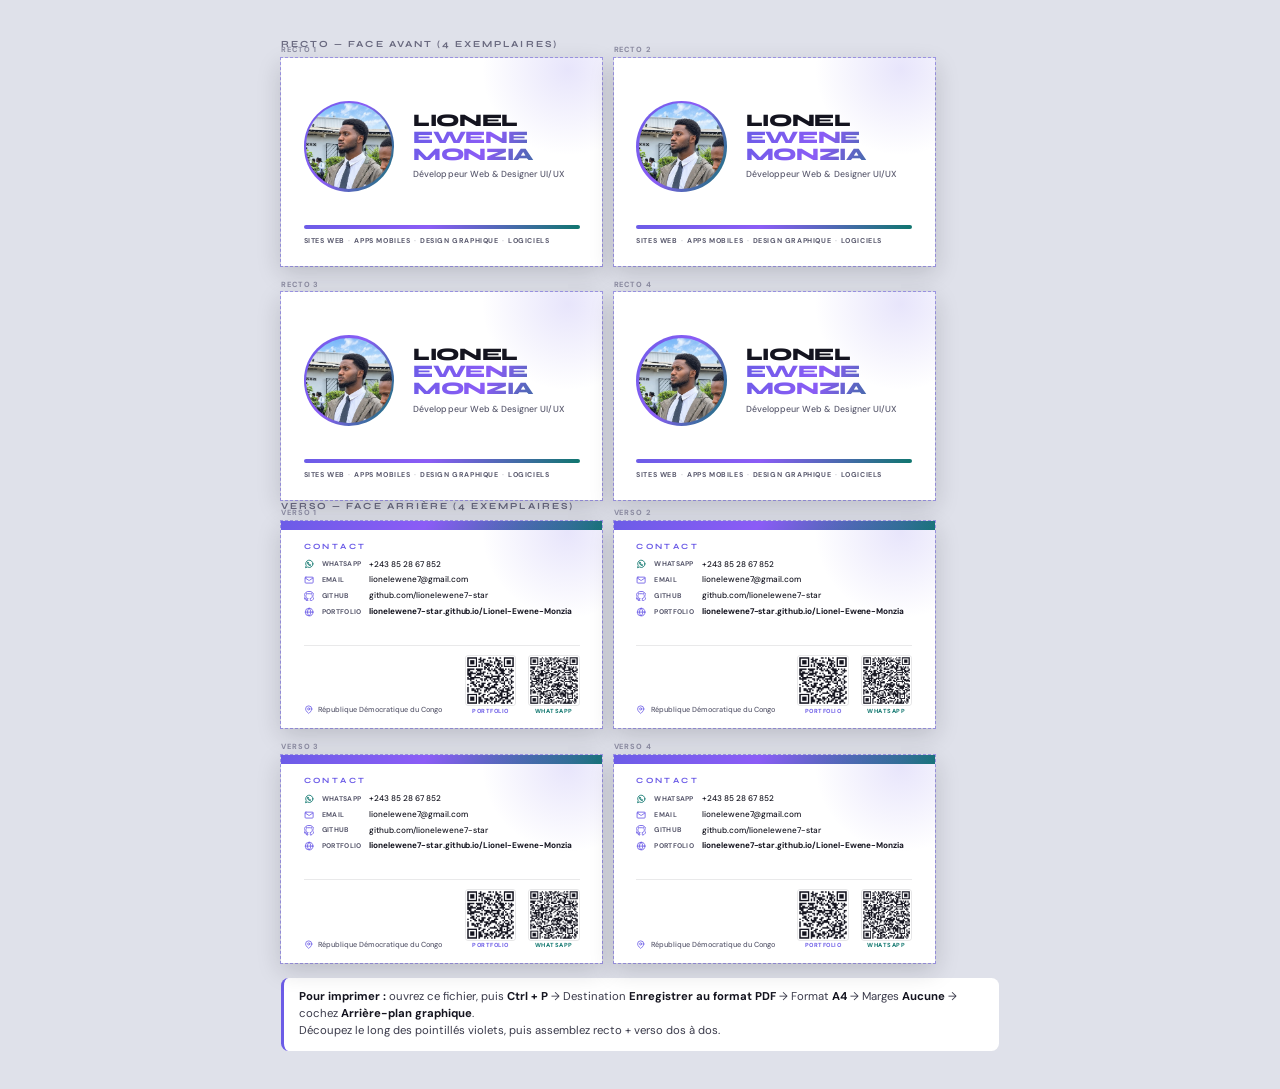
==== carte-visite/index.html @ 36742233 "Ajouter la carte de visite recto/verso (85x55 mm) avec QR portfolio et QR WhatsApp" ====
<!doctype html>
<html lang="fr">
<head>
<meta charset="UTF-8">
<title>Carte de visite — Lionel Ewene Monzia</title>
<link rel="preconnect" href="https://fonts.googleapis.com">
<link rel="preconnect" href="https://fonts.gstatic.com" crossorigin>
<link href="https://fonts.googleapis.com/css2?family=Syne:wght@700;800&family=DM+Sans:wght@400;500;700&display=swap" rel="stylesheet">
<link rel="stylesheet" href="card.css">
<style>

@page { size: A4 portrait; margin: 10mm; }
body { padding: 10mm; }
.sheet { width: 190mm; }
.band-label {
  font-family: var(--head); font-size: 7pt; font-weight: 700;
  letter-spacing: .22em; text-transform: uppercase; color: #6a6a80;
  margin: 0 0 2.2mm;
}
.band-label + .grid { margin-bottom: 7mm; }
.grid { display: grid; grid-template-columns: repeat(2, 85mm); gap: 3mm; }
.slot { outline: .2mm dashed rgba(108,92,231,.55); outline-offset: 0; }
.slot .tag {
  position: absolute; top: -1mm; left: 0;
  transform: translateY(-100%);
  font-size: 5.6pt; font-weight: 700; letter-spacing: .12em;
  text-transform: uppercase; color: #8a8aa0;
}
.hint {
  margin-top: 4mm; padding: 3mm 4mm;
  background: #fff; border-radius: 2mm;
  border-left: .8mm solid var(--accent);
  font-size: 8.5pt; line-height: 1.5; color: #3a3a4a;
}
.hint b { color: var(--text); }
@media screen {
  .sheet { margin: 0 auto; }
  body { display: flex; justify-content: center; }
}

.link-print { display: block; margin: 6mm auto 0; text-align: center; font-size: 9pt; color: #555; }

</style>
</head>
<body>
<main class="sheet">
  <p class="band-label">Recto — face avant (4 exemplaires)</p>
  <div class="grid">
  <div class="slot" style="position:relative"><span class="tag">Recto 1</span>
  <article class="card recto">
    <div class="recto-body">
      <div class="photo"><img src="assets/leo.jpg" alt=""></div>
      <div class="identity">
        <h1 class="name">Lionel<span class="last">Ewene Monzia</span></h1>
        <p class="role">Développeur Web &amp; Designer UI/UX</p>
      </div>
    </div>
    <div class="recto-foot">
      <div class="bar"></div>
      <p class="services">Sites web<span>·</span>Apps mobiles<span>·</span>Design graphique<span>·</span>Logiciels</p>
    </div>
  </article></div>
  <div class="slot" style="position:relative"><span class="tag">Recto 2</span>
  <article class="card recto">
    <div class="recto-body">
      <div class="photo"><img src="assets/leo.jpg" alt=""></div>
      <div class="identity">
        <h1 class="name">Lionel<span class="last">Ewene Monzia</span></h1>
        <p class="role">Développeur Web &amp; Designer UI/UX</p>
      </div>
    </div>
    <div class="recto-foot">
      <div class="bar"></div>
      <p class="services">Sites web<span>·</span>Apps mobiles<span>·</span>Design graphique<span>·</span>Logiciels</p>
    </div>
  </article></div>
</div>
<div class="grid">
  <div class="slot" style="position:relative"><span class="tag">Recto 3</span>
  <article class="card recto">
    <div class="recto-body">
      <div class="photo"><img src="assets/leo.jpg" alt=""></div>
      <div class="identity">
        <h1 class="name">Lionel<span class="last">Ewene Monzia</span></h1>
        <p class="role">Développeur Web &amp; Designer UI/UX</p>
      </div>
    </div>
    <div class="recto-foot">
      <div class="bar"></div>
      <p class="services">Sites web<span>·</span>Apps mobiles<span>·</span>Design graphique<span>·</span>Logiciels</p>
    </div>
  </article></div>
  <div class="slot" style="position:relative"><span class="tag">Recto 4</span>
  <article class="card recto">
    <div class="recto-body">
      <div class="photo"><img src="assets/leo.jpg" alt=""></div>
      <div class="identity">
        <h1 class="name">Lionel<span class="last">Ewene Monzia</span></h1>
        <p class="role">Développeur Web &amp; Designer UI/UX</p>
      </div>
    </div>
    <div class="recto-foot">
      <div class="bar"></div>
      <p class="services">Sites web<span>·</span>Apps mobiles<span>·</span>Design graphique<span>·</span>Logiciels</p>
    </div>
  </article></div>
</div>
  <p class="band-label">Verso — face arrière (4 exemplaires)</p>
  <div class="grid">
    <div class="slot" style="position:relative"><span class="tag">Verso 1</span>
  <article class="card verso">
    <div class="verso-band"></div>
    <div class="verso-body">
      <p class="verso-label">Contact</p>
      <div class="contact">
        
        <a class="row wa" href="https://wa.me/243852867852">
          <svg class="ic " viewBox="0 0 24 24" fill="none" stroke="currentColor" stroke-width="2"
     stroke-linecap="round" stroke-linejoin="round" aria-hidden="true"><path d="M21 11.5a8.4 8.4 0 0 1-12.6 7.3L3.5 20.5l1.7-4.9A8.5 8.5 0 1 1 21 11.5z"/><path d="M9.2 8.3h1.1l1 2.3-.9.9a6.3 6.3 0 0 0 2.1 2.1l.9-.9 2.3 1v1.1a1 1 0 0 1-1.1 1A8.6 8.6 0 0 1 8.2 9.4a1 1 0 0 1 1-1.1z"/></svg>
          <span class="k">WhatsApp</span>
          <span class="v ">+243 85 28 67 852</span>
        </a>
        
        <a class="row mail" href="mailto:lionelewene7@gmail.com">
          <svg class="ic " viewBox="0 0 24 24" fill="none" stroke="currentColor" stroke-width="2"
     stroke-linecap="round" stroke-linejoin="round" aria-hidden="true"><rect x="2.5" y="5" width="19" height="14" rx="2"/><path d="m3 7 8.2 5.6a1.5 1.5 0 0 0 1.6 0L21 7"/></svg>
          <span class="k">Email</span>
          <span class="v ">lionelewene7@gmail.com</span>
        </a>
        
        <a class="row gh" href="https://github.com/lionelewene7-star">
          <svg class="ic " viewBox="0 0 24 24" fill="none" stroke="currentColor" stroke-width="2"
     stroke-linecap="round" stroke-linejoin="round" aria-hidden="true"><path fill="currentColor" stroke="none" d="M12 .5C5.37.5 0 5.87 0 12.5c0 5.3 3.44 9.8 8.21 11.39.6.11.82-.26.82-.58 0-.29-.01-1.05-.02-2.06-3.34.73-4.04-1.61-4.04-1.61-.55-1.39-1.34-1.76-1.34-1.76-1.09-.75.08-.73.08-.73 1.21.09 1.84 1.24 1.84 1.24 1.07 1.84 2.81 1.31 3.5 1 .11-.78.42-1.31.76-1.61-2.67-.3-5.47-1.33-5.47-5.93 0-1.31.47-2.38 1.24-3.22-.13-.3-.54-1.52.12-3.18 0 0 1.01-.32 3.3 1.23a11.5 11.5 0 0 1 6 0c2.29-1.55 3.3-1.23 3.3-1.23.66 1.66.25 2.88.12 3.18.77.84 1.24 1.91 1.24 3.22 0 4.61-2.81 5.62-5.49 5.92.43.37.82 1.1.82 2.22 0 1.6-.02 2.89-.02 3.28 0 .32.22.7.83.58C20.57 22.29 24 17.79 24 12.5 24 5.87 18.63.5 12 .5z"/></svg>
          <span class="k">GitHub</span>
          <span class="v ">github.com/lionelewene7-star</span>
        </a>
        
        <a class="row web" href="https://lionelewene7-star.github.io/Lionel-Ewene-Monzia/">
          <svg class="ic " viewBox="0 0 24 24" fill="none" stroke="currentColor" stroke-width="2"
     stroke-linecap="round" stroke-linejoin="round" aria-hidden="true"><circle cx="12" cy="12" r="9"/><path d="M3 12h18"/><path d="M12 3c2.5 2.6 3.8 5.7 3.8 9s-1.3 6.4-3.8 9c-2.5-2.6-3.8-5.7-3.8-9S9.5 5.6 12 3z"/></svg>
          <span class="k">Portfolio</span>
          <span class="v url">lionelewene7-star.github.io<wbr>/Lionel-Ewene-Monzia</span>
        </a>
      </div>
      <div class="verso-foot">
        <div class="place"><svg class="ic " viewBox="0 0 24 24" fill="none" stroke="currentColor" stroke-width="2"
     stroke-linecap="round" stroke-linejoin="round" aria-hidden="true"><path d="M20 10.2c0 5.4-8 11.3-8 11.3s-8-5.9-8-11.3a8 8 0 0 1 16 0z"/><circle cx="12" cy="10" r="2.8"/></svg><span>République Démocratique du Congo</span></div>
        <div class="qrset">
          <a class="qritem portfolio" href="https://lionelewene7-star.github.io/Lionel-Ewene-Monzia/">
            <img src="assets/qr-portfolio.png" alt="">
            <span class="cap">Portfolio</span>
          </a>
          <a class="qritem whatsapp" href="https://wa.me/243852867852?text=Bonjour%20Lionel%2C%20je%20vous%20contacte%20depuis%20votre%20carte%20de%20visite.">
            <img src="assets/qr-whatsapp.png" alt="">
            <span class="cap">WhatsApp</span>
          </a>
        </div>
      </div>
    </div>
  </article></div>
    <div class="slot" style="position:relative"><span class="tag">Verso 2</span>
  <article class="card verso">
    <div class="verso-band"></div>
    <div class="verso-body">
      <p class="verso-label">Contact</p>
      <div class="contact">
        
        <a class="row wa" href="https://wa.me/243852867852">
          <svg class="ic " viewBox="0 0 24 24" fill="none" stroke="currentColor" stroke-width="2"
     stroke-linecap="round" stroke-linejoin="round" aria-hidden="true"><path d="M21 11.5a8.4 8.4 0 0 1-12.6 7.3L3.5 20.5l1.7-4.9A8.5 8.5 0 1 1 21 11.5z"/><path d="M9.2 8.3h1.1l1 2.3-.9.9a6.3 6.3 0 0 0 2.1 2.1l.9-.9 2.3 1v1.1a1 1 0 0 1-1.1 1A8.6 8.6 0 0 1 8.2 9.4a1 1 0 0 1 1-1.1z"/></svg>
          <span class="k">WhatsApp</span>
          <span class="v ">+243 85 28 67 852</span>
        </a>
        
        <a class="row mail" href="mailto:lionelewene7@gmail.com">
          <svg class="ic " viewBox="0 0 24 24" fill="none" stroke="currentColor" stroke-width="2"
     stroke-linecap="round" stroke-linejoin="round" aria-hidden="true"><rect x="2.5" y="5" width="19" height="14" rx="2"/><path d="m3 7 8.2 5.6a1.5 1.5 0 0 0 1.6 0L21 7"/></svg>
          <span class="k">Email</span>
          <span class="v ">lionelewene7@gmail.com</span>
        </a>
        
        <a class="row gh" href="https://github.com/lionelewene7-star">
          <svg class="ic " viewBox="0 0 24 24" fill="none" stroke="currentColor" stroke-width="2"
     stroke-linecap="round" stroke-linejoin="round" aria-hidden="true"><path fill="currentColor" stroke="none" d="M12 .5C5.37.5 0 5.87 0 12.5c0 5.3 3.44 9.8 8.21 11.39.6.11.82-.26.82-.58 0-.29-.01-1.05-.02-2.06-3.34.73-4.04-1.61-4.04-1.61-.55-1.39-1.34-1.76-1.34-1.76-1.09-.75.08-.73.08-.73 1.21.09 1.84 1.24 1.84 1.24 1.07 1.84 2.81 1.31 3.5 1 .11-.78.42-1.31.76-1.61-2.67-.3-5.47-1.33-5.47-5.93 0-1.31.47-2.38 1.24-3.22-.13-.3-.54-1.52.12-3.18 0 0 1.01-.32 3.3 1.23a11.5 11.5 0 0 1 6 0c2.29-1.55 3.3-1.23 3.3-1.23.66 1.66.25 2.88.12 3.18.77.84 1.24 1.91 1.24 3.22 0 4.61-2.81 5.62-5.49 5.92.43.37.82 1.1.82 2.22 0 1.6-.02 2.89-.02 3.28 0 .32.22.7.83.58C20.57 22.29 24 17.79 24 12.5 24 5.87 18.63.5 12 .5z"/></svg>
          <span class="k">GitHub</span>
          <span class="v ">github.com/lionelewene7-star</span>
        </a>
        
        <a class="row web" href="https://lionelewene7-star.github.io/Lionel-Ewene-Monzia/">
          <svg class="ic " viewBox="0 0 24 24" fill="none" stroke="currentColor" stroke-width="2"
     stroke-linecap="round" stroke-linejoin="round" aria-hidden="true"><circle cx="12" cy="12" r="9"/><path d="M3 12h18"/><path d="M12 3c2.5 2.6 3.8 5.7 3.8 9s-1.3 6.4-3.8 9c-2.5-2.6-3.8-5.7-3.8-9S9.5 5.6 12 3z"/></svg>
          <span class="k">Portfolio</span>
          <span class="v url">lionelewene7-star.github.io<wbr>/Lionel-Ewene-Monzia</span>
        </a>
      </div>
      <div class="verso-foot">
        <div class="place"><svg class="ic " viewBox="0 0 24 24" fill="none" stroke="currentColor" stroke-width="2"
     stroke-linecap="round" stroke-linejoin="round" aria-hidden="true"><path d="M20 10.2c0 5.4-8 11.3-8 11.3s-8-5.9-8-11.3a8 8 0 0 1 16 0z"/><circle cx="12" cy="10" r="2.8"/></svg><span>République Démocratique du Congo</span></div>
        <div class="qrset">
          <a class="qritem portfolio" href="https://lionelewene7-star.github.io/Lionel-Ewene-Monzia/">
            <img src="assets/qr-portfolio.png" alt="">
            <span class="cap">Portfolio</span>
          </a>
          <a class="qritem whatsapp" href="https://wa.me/243852867852?text=Bonjour%20Lionel%2C%20je%20vous%20contacte%20depuis%20votre%20carte%20de%20visite.">
            <img src="assets/qr-whatsapp.png" alt="">
            <span class="cap">WhatsApp</span>
          </a>
        </div>
      </div>
    </div>
  </article></div>
  </div>
  <div class="grid">
    <div class="slot" style="position:relative"><span class="tag">Verso 3</span>
  <article class="card verso">
    <div class="verso-band"></div>
    <div class="verso-body">
      <p class="verso-label">Contact</p>
      <div class="contact">
        
        <a class="row wa" href="https://wa.me/243852867852">
          <svg class="ic " viewBox="0 0 24 24" fill="none" stroke="currentColor" stroke-width="2"
     stroke-linecap="round" stroke-linejoin="round" aria-hidden="true"><path d="M21 11.5a8.4 8.4 0 0 1-12.6 7.3L3.5 20.5l1.7-4.9A8.5 8.5 0 1 1 21 11.5z"/><path d="M9.2 8.3h1.1l1 2.3-.9.9a6.3 6.3 0 0 0 2.1 2.1l.9-.9 2.3 1v1.1a1 1 0 0 1-1.1 1A8.6 8.6 0 0 1 8.2 9.4a1 1 0 0 1 1-1.1z"/></svg>
          <span class="k">WhatsApp</span>
          <span class="v ">+243 85 28 67 852</span>
        </a>
        
        <a class="row mail" href="mailto:lionelewene7@gmail.com">
          <svg class="ic " viewBox="0 0 24 24" fill="none" stroke="currentColor" stroke-width="2"
     stroke-linecap="round" stroke-linejoin="round" aria-hidden="true"><rect x="2.5" y="5" width="19" height="14" rx="2"/><path d="m3 7 8.2 5.6a1.5 1.5 0 0 0 1.6 0L21 7"/></svg>
          <span class="k">Email</span>
          <span class="v ">lionelewene7@gmail.com</span>
        </a>
        
        <a class="row gh" href="https://github.com/lionelewene7-star">
          <svg class="ic " viewBox="0 0 24 24" fill="none" stroke="currentColor" stroke-width="2"
     stroke-linecap="round" stroke-linejoin="round" aria-hidden="true"><path fill="currentColor" stroke="none" d="M12 .5C5.37.5 0 5.87 0 12.5c0 5.3 3.44 9.8 8.21 11.39.6.11.82-.26.82-.58 0-.29-.01-1.05-.02-2.06-3.34.73-4.04-1.61-4.04-1.61-.55-1.39-1.34-1.76-1.34-1.76-1.09-.75.08-.73.08-.73 1.21.09 1.84 1.24 1.84 1.24 1.07 1.84 2.81 1.31 3.5 1 .11-.78.42-1.31.76-1.61-2.67-.3-5.47-1.33-5.47-5.93 0-1.31.47-2.38 1.24-3.22-.13-.3-.54-1.52.12-3.18 0 0 1.01-.32 3.3 1.23a11.5 11.5 0 0 1 6 0c2.29-1.55 3.3-1.23 3.3-1.23.66 1.66.25 2.88.12 3.18.77.84 1.24 1.91 1.24 3.22 0 4.61-2.81 5.62-5.49 5.92.43.37.82 1.1.82 2.22 0 1.6-.02 2.89-.02 3.28 0 .32.22.7.83.58C20.57 22.29 24 17.79 24 12.5 24 5.87 18.63.5 12 .5z"/></svg>
          <span class="k">GitHub</span>
          <span class="v ">github.com/lionelewene7-star</span>
        </a>
        
        <a class="row web" href="https://lionelewene7-star.github.io/Lionel-Ewene-Monzia/">
          <svg class="ic " viewBox="0 0 24 24" fill="none" stroke="currentColor" stroke-width="2"
     stroke-linecap="round" stroke-linejoin="round" aria-hidden="true"><circle cx="12" cy="12" r="9"/><path d="M3 12h18"/><path d="M12 3c2.5 2.6 3.8 5.7 3.8 9s-1.3 6.4-3.8 9c-2.5-2.6-3.8-5.7-3.8-9S9.5 5.6 12 3z"/></svg>
          <span class="k">Portfolio</span>
          <span class="v url">lionelewene7-star.github.io<wbr>/Lionel-Ewene-Monzia</span>
        </a>
      </div>
      <div class="verso-foot">
        <div class="place"><svg class="ic " viewBox="0 0 24 24" fill="none" stroke="currentColor" stroke-width="2"
     stroke-linecap="round" stroke-linejoin="round" aria-hidden="true"><path d="M20 10.2c0 5.4-8 11.3-8 11.3s-8-5.9-8-11.3a8 8 0 0 1 16 0z"/><circle cx="12" cy="10" r="2.8"/></svg><span>République Démocratique du Congo</span></div>
        <div class="qrset">
          <a class="qritem portfolio" href="https://lionelewene7-star.github.io/Lionel-Ewene-Monzia/">
            <img src="assets/qr-portfolio.png" alt="">
            <span class="cap">Portfolio</span>
          </a>
          <a class="qritem whatsapp" href="https://wa.me/243852867852?text=Bonjour%20Lionel%2C%20je%20vous%20contacte%20depuis%20votre%20carte%20de%20visite.">
            <img src="assets/qr-whatsapp.png" alt="">
            <span class="cap">WhatsApp</span>
          </a>
        </div>
      </div>
    </div>
  </article></div>
    <div class="slot" style="position:relative"><span class="tag">Verso 4</span>
  <article class="card verso">
    <div class="verso-band"></div>
    <div class="verso-body">
      <p class="verso-label">Contact</p>
      <div class="contact">
        
        <a class="row wa" href="https://wa.me/243852867852">
          <svg class="ic " viewBox="0 0 24 24" fill="none" stroke="currentColor" stroke-width="2"
     stroke-linecap="round" stroke-linejoin="round" aria-hidden="true"><path d="M21 11.5a8.4 8.4 0 0 1-12.6 7.3L3.5 20.5l1.7-4.9A8.5 8.5 0 1 1 21 11.5z"/><path d="M9.2 8.3h1.1l1 2.3-.9.9a6.3 6.3 0 0 0 2.1 2.1l.9-.9 2.3 1v1.1a1 1 0 0 1-1.1 1A8.6 8.6 0 0 1 8.2 9.4a1 1 0 0 1 1-1.1z"/></svg>
          <span class="k">WhatsApp</span>
          <span class="v ">+243 85 28 67 852</span>
        </a>
        
        <a class="row mail" href="mailto:lionelewene7@gmail.com">
          <svg class="ic " viewBox="0 0 24 24" fill="none" stroke="currentColor" stroke-width="2"
     stroke-linecap="round" stroke-linejoin="round" aria-hidden="true"><rect x="2.5" y="5" width="19" height="14" rx="2"/><path d="m3 7 8.2 5.6a1.5 1.5 0 0 0 1.6 0L21 7"/></svg>
          <span class="k">Email</span>
          <span class="v ">lionelewene7@gmail.com</span>
        </a>
        
        <a class="row gh" href="https://github.com/lionelewene7-star">
          <svg class="ic " viewBox="0 0 24 24" fill="none" stroke="currentColor" stroke-width="2"
     stroke-linecap="round" stroke-linejoin="round" aria-hidden="true"><path fill="currentColor" stroke="none" d="M12 .5C5.37.5 0 5.87 0 12.5c0 5.3 3.44 9.8 8.21 11.39.6.11.82-.26.82-.58 0-.29-.01-1.05-.02-2.06-3.34.73-4.04-1.61-4.04-1.61-.55-1.39-1.34-1.76-1.34-1.76-1.09-.75.08-.73.08-.73 1.21.09 1.84 1.24 1.84 1.24 1.07 1.84 2.81 1.31 3.5 1 .11-.78.42-1.31.76-1.61-2.67-.3-5.47-1.33-5.47-5.93 0-1.31.47-2.38 1.24-3.22-.13-.3-.54-1.52.12-3.18 0 0 1.01-.32 3.3 1.23a11.5 11.5 0 0 1 6 0c2.29-1.55 3.3-1.23 3.3-1.23.66 1.66.25 2.88.12 3.18.77.84 1.24 1.91 1.24 3.22 0 4.61-2.81 5.62-5.49 5.92.43.37.82 1.1.82 2.22 0 1.6-.02 2.89-.02 3.28 0 .32.22.7.83.58C20.57 22.29 24 17.79 24 12.5 24 5.87 18.63.5 12 .5z"/></svg>
          <span class="k">GitHub</span>
          <span class="v ">github.com/lionelewene7-star</span>
        </a>
        
        <a class="row web" href="https://lionelewene7-star.github.io/Lionel-Ewene-Monzia/">
          <svg class="ic " viewBox="0 0 24 24" fill="none" stroke="currentColor" stroke-width="2"
     stroke-linecap="round" stroke-linejoin="round" aria-hidden="true"><circle cx="12" cy="12" r="9"/><path d="M3 12h18"/><path d="M12 3c2.5 2.6 3.8 5.7 3.8 9s-1.3 6.4-3.8 9c-2.5-2.6-3.8-5.7-3.8-9S9.5 5.6 12 3z"/></svg>
          <span class="k">Portfolio</span>
          <span class="v url">lionelewene7-star.github.io<wbr>/Lionel-Ewene-Monzia</span>
        </a>
      </div>
      <div class="verso-foot">
        <div class="place"><svg class="ic " viewBox="0 0 24 24" fill="none" stroke="currentColor" stroke-width="2"
     stroke-linecap="round" stroke-linejoin="round" aria-hidden="true"><path d="M20 10.2c0 5.4-8 11.3-8 11.3s-8-5.9-8-11.3a8 8 0 0 1 16 0z"/><circle cx="12" cy="10" r="2.8"/></svg><span>République Démocratique du Congo</span></div>
        <div class="qrset">
          <a class="qritem portfolio" href="https://lionelewene7-star.github.io/Lionel-Ewene-Monzia/">
            <img src="assets/qr-portfolio.png" alt="">
            <span class="cap">Portfolio</span>
          </a>
          <a class="qritem whatsapp" href="https://wa.me/243852867852?text=Bonjour%20Lionel%2C%20je%20vous%20contacte%20depuis%20votre%20carte%20de%20visite.">
            <img src="assets/qr-whatsapp.png" alt="">
            <span class="cap">WhatsApp</span>
          </a>
        </div>
      </div>
    </div>
  </article></div>
  </div>
  <div class="hint">
    <b>Pour imprimer :</b> ouvrez ce fichier, puis <b>Ctrl + P</b> → Destination <b>Enregistrer au format PDF</b>
    → Format <b>A4</b> → Marges <b>Aucune</b> → cochez <b>Arrière-plan graphique</b>.<br>
    Découpez le long des pointillés violets, puis assemblez recto + verso dos à dos.
  </div>
</main>
</body>
</html>
---- carte-visite/card.css ----
/* ============================================================
   Carte de visite — Lionel Ewene Monzia
   Format : 85 x 55 mm (norme française ISO 7810 / 3,5" x 2")

   Palette et polices identiques à celles du portfolio :
     Syne (titres) + DM Sans (textes)
     violet #6c5ce7  /  vert-bleu #0f766e
   ============================================================ */

:root {
  --accent:  #6c5ce7;
  --accent2: #0f766e;
  --text:    #14141f;
  --muted:   #5a5a6e;
  --bg:      #f6f6fb;
  --surface: #ffffff;
  --gradient: linear-gradient(120deg, var(--accent) 0%, #8b5cf6 45%, var(--accent2) 100%);

  --sans: 'DM Sans', 'Segoe UI', system-ui, -apple-system, sans-serif;
  --head: 'Syne', 'Segoe UI', system-ui, -apple-system, sans-serif;
}

*, *::before, *::after { box-sizing: border-box; }

body {
  margin: 0;
  background: #dfe1ea;
  font-family: var(--sans);
  color: var(--text);
  -webkit-print-color-adjust: exact;
  print-color-adjust: exact;
  -webkit-font-smoothing: antialiased;
}

/* ---------------- La carte ---------------- */

.card {
  position: relative;
  width: 85mm;
  height: 55mm;
  overflow: hidden;
  background: var(--surface);
  box-shadow: 0 2mm 6mm rgba(20, 20, 31, .18);
  display: flex;
  flex-direction: column;
}

/* halo coloré discret, dans l'esprit des "orbes" du site */
.card::before {
  content: '';
  position: absolute;
  top: -20mm; right: -14mm;
  width: 46mm; height: 46mm;
  border-radius: 50%;
  background: radial-gradient(circle, rgba(108, 92, 231, .16), rgba(15, 118, 110, 0) 70%);
  pointer-events: none;
}

/* ---------------- RECTO ---------------- */

.recto { padding: 5.5mm 6mm; }

.recto-body {
  position: relative;
  display: flex;
  align-items: center;
  gap: 5mm;
  flex: 1;
}

/* portrait circulaire avec anneau dégradé */
.photo {
  position: relative;
  width: 24mm; height: 24mm;
  border-radius: 50%;
  flex: 0 0 auto;
  background: var(--gradient);
  padding: .7mm;
}
.photo img {
  width: 100%; height: 100%;
  border-radius: 50%;
  object-fit: cover;
  object-position: center 22%;
  display: block;
}

.identity { flex: 1; min-width: 0; }

.name {
  font-family: var(--head);
  font-weight: 800;
  font-size: 13.2pt;
  line-height: .98;
  letter-spacing: -.02em;
  margin: 0;
  text-transform: uppercase;
}
.name .last {
  display: block;
  background: var(--gradient);
  -webkit-background-clip: text;
  background-clip: text;
  color: transparent;
}

.role {
  margin: 1.6mm 0 0;
  font-size: 6.6pt;
  font-weight: 500;
  line-height: 1.32;
  color: var(--muted);
  letter-spacing: .005em;
}

/* pied du recto : filet dégradé + liste des prestations */
.recto-foot { position: relative; margin-top: 3mm; }

.bar { height: 1.1mm; border-radius: 1mm; background: var(--gradient); }

.services {
  margin: 1.9mm 0 0;
  font-size: 5.3pt;
  font-weight: 700;
  letter-spacing: .085em;
  text-transform: uppercase;
  color: var(--muted);
  white-space: nowrap;
}
.services span { opacity: .38; margin: 0 .9mm; }

/* ---------------- VERSO ---------------- */

.verso { padding: 0; }

/* bandeau dégradé plein bord en tête du verso */
.verso-band {
  height: 2.4mm;
  background: var(--gradient);
  flex: 0 0 auto;
}

.verso-body {
  flex: 1;
  padding: 3.3mm 6mm 3.6mm;
  display: flex;
  flex-direction: column;
}

.verso-label {
  font-family: var(--head);
  font-size: 6pt;
  font-weight: 700;
  letter-spacing: .3em;
  text-transform: uppercase;
  color: var(--accent);
  margin: 0 0 2.2mm;
}

.contact { display: flex; flex-direction: column; gap: 1.5mm; }

.row {
  display: flex;
  align-items: center;
  gap: 2.1mm;
  font-size: 6.15pt;
  line-height: 1.2;
  color: var(--text);
  text-decoration: none;
}
.row .ic {
  width: 2.7mm; height: 2.7mm;
  flex: 0 0 auto;
  display: block;
  color: var(--accent);
}
.row.wa .ic  { color: var(--accent2); }
.row .k {
  font-weight: 700;
  color: var(--muted);
  font-size: 5.15pt;
  letter-spacing: .045em;
  text-transform: uppercase;
  flex: 0 0 10.5mm;
}
.row .v { font-weight: 500; }
.row .v.url {
  font-weight: 700;
  letter-spacing: -.005em;
  word-break: break-all;
}

/* pied du verso : lieu + les deux QR codes */
.verso-foot {
  margin-top: auto;
  display: flex;
  align-items: flex-end;
  justify-content: space-between;
  gap: 3mm;
  padding-top: 2.4mm;
  border-top: .2mm solid rgba(20, 20, 31, .09);
}

.place {
  display: flex;
  align-items: center;
  gap: 1.4mm;
  font-size: 5.5pt;
  font-weight: 500;
  color: var(--muted);
  line-height: 1.28;
}
.place .ic { width: 2.5mm; height: 2.5mm; color: var(--accent); flex: 0 0 auto; }

/* les deux QR, côte à côte */
.qrset { display: flex; gap: 3.2mm; }

.qritem {
  display: flex;
  flex-direction: column;
  align-items: center;
  gap: .7mm;
  text-decoration: none;
}

.qritem img {
  width: 13.6mm; height: 13.6mm;
  display: block;
  border: .35mm solid rgba(20, 20, 31, .1);
  border-radius: 1mm;
  background: #fff;
}

.qritem .cap {
  font-size: 4.4pt;
  font-weight: 700;
  letter-spacing: .085em;
  text-transform: uppercase;
  color: var(--muted);
  line-height: 1;
  white-space: nowrap;
}
.qritem.portfolio .cap { color: var(--accent); }
.qritem.whatsapp  .cap { color: var(--accent2); }

/* ---------------- Icônes ---------------- */
.ic path, .ic circle, .ic rect { fill: none; stroke: currentColor; stroke-width: 2; stroke-linecap: round; stroke-linejoin: round; }
.ic.solid path, .ic.solid circle { fill: currentColor; stroke: none; }
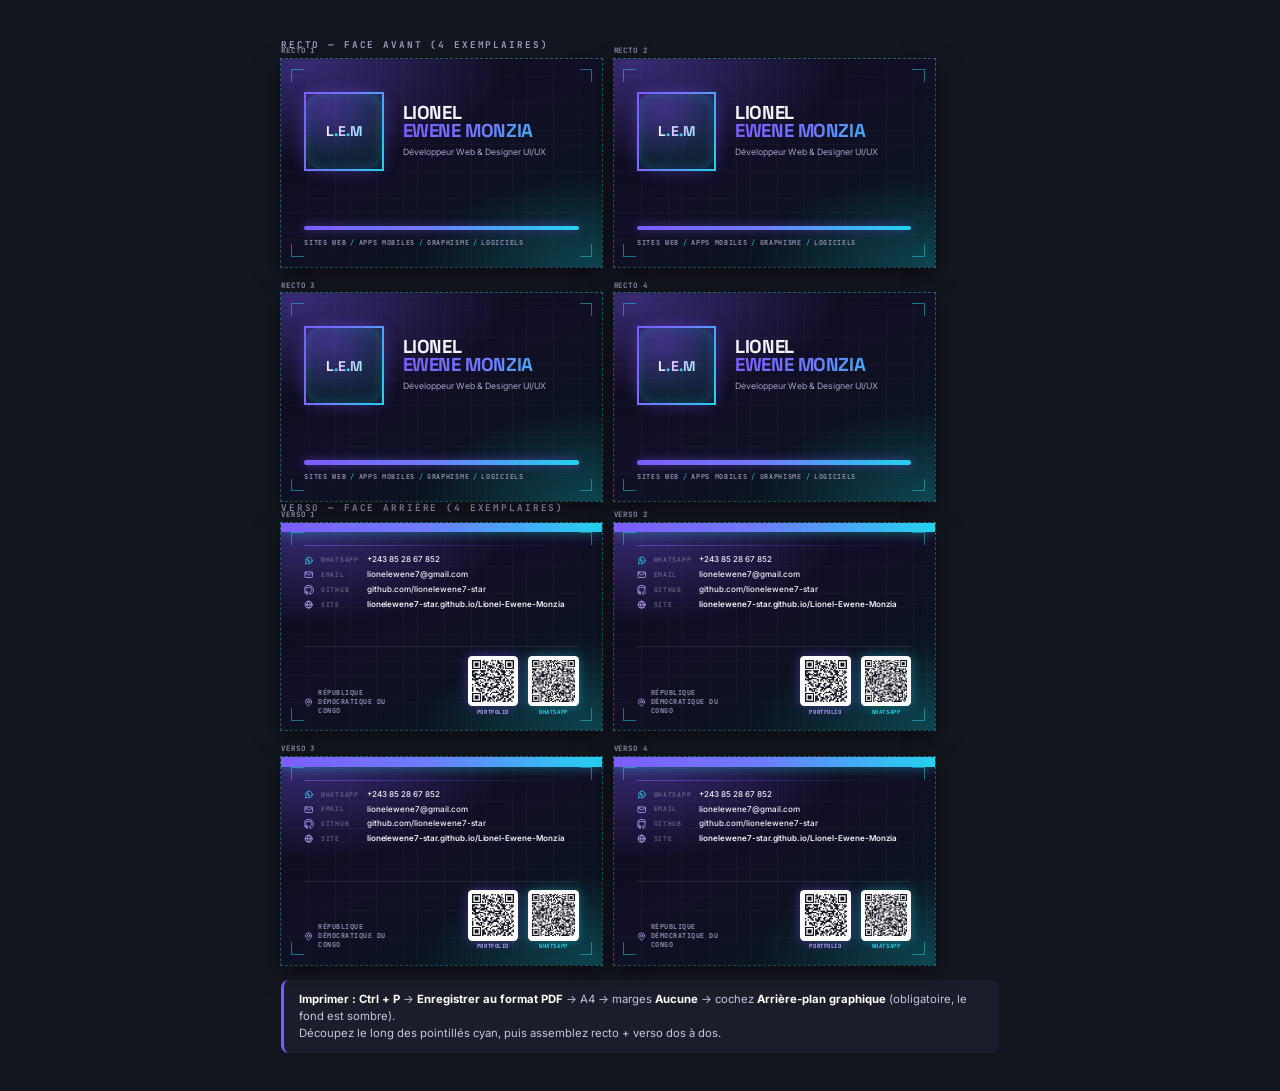
==== commit 7444c0e7: "Carte de visite : design futuriste sombre (fond nuit, neons, grille HUD), suppression de la photo au" ====
--- a/carte-visite/index.html
+++ b/carte-visite/index.html
@@ -5,40 +5,33 @@
 <title>Carte de visite — Lionel Ewene Monzia</title>
 <link rel="preconnect" href="https://fonts.googleapis.com">
 <link rel="preconnect" href="https://fonts.gstatic.com" crossorigin>
-<link href="https://fonts.googleapis.com/css2?family=Syne:wght@700;800&family=DM+Sans:wght@400;500;700&display=swap" rel="stylesheet">
+<link href="https://fonts.googleapis.com/css2?family=Space+Grotesk:wght@500;700&family=JetBrains+Mono:wght@400;500;700&family=Inter:wght@400;500;600&display=swap" rel="stylesheet">
 <link rel="stylesheet" href="card.css">
 <style>
 
 @page { size: A4 portrait; margin: 10mm; }
-body { padding: 10mm; }
-.sheet { width: 190mm; }
+body { padding: 10mm; background: #14161f; }
+.sheet { width: 190mm; margin: 0 auto; }
 .band-label {
-  font-family: var(--head); font-size: 7pt; font-weight: 700;
-  letter-spacing: .22em; text-transform: uppercase; color: #6a6a80;
+  font-family: 'JetBrains Mono', monospace; font-size: 7pt; font-weight: 700;
+  letter-spacing: .2em; text-transform: uppercase; color: #9a9ac0;
   margin: 0 0 2.2mm;
 }
 .band-label + .grid { margin-bottom: 7mm; }
 .grid { display: grid; grid-template-columns: repeat(2, 85mm); gap: 3mm; }
-.slot { outline: .2mm dashed rgba(108,92,231,.55); outline-offset: 0; }
+.slot { position: relative; outline: .2mm dashed rgba(34,211,238,.5); }
 .slot .tag {
-  position: absolute; top: -1mm; left: 0;
-  transform: translateY(-100%);
-  font-size: 5.6pt; font-weight: 700; letter-spacing: .12em;
-  text-transform: uppercase; color: #8a8aa0;
+  position: absolute; top: -1mm; left: 0; transform: translateY(-100%);
+  font-family: 'JetBrains Mono', monospace; font-size: 5.6pt; font-weight: 700;
+  letter-spacing: .12em; text-transform: uppercase; color: #8a8aa8;
 }
 .hint {
   margin-top: 4mm; padding: 3mm 4mm;
-  background: #fff; border-radius: 2mm;
-  border-left: .8mm solid var(--accent);
-  font-size: 8.5pt; line-height: 1.5; color: #3a3a4a;
+  background: #1b1d2a; border-radius: 2mm;
+  border-left: .8mm solid #7c5cff;
+  font-size: 8.5pt; line-height: 1.5; color: #c6c6dc;
 }
-.hint b { color: var(--text); }
-@media screen {
-  .sheet { margin: 0 auto; }
-  body { display: flex; justify-content: center; }
-}
-
-.link-print { display: block; margin: 6mm auto 0; text-align: center; font-size: 9pt; color: #555; }
+.hint b { color: #fff; }
 
 </style>
 </head>
@@ -46,72 +39,81 @@
 <main class="sheet">
   <p class="band-label">Recto — face avant (4 exemplaires)</p>
   <div class="grid">
-  <div class="slot" style="position:relative"><span class="tag">Recto 1</span>
+    <div class="slot" style="position:relative"><span class="tag">Recto 1</span>
   <article class="card recto">
-    <div class="recto-body">
-      <div class="photo"><img src="assets/leo.jpg" alt=""></div>
-      <div class="identity">
+    <i class="hud"><b></b><b></b><b></b><b></b></i>
+    <p class="tag recto-tag">Full-Stack · UI/UX · Print</p>
+    <div class="identity">
+      <div class="mark"><span>L<i>.</i>E<i>.</i>M</span></div>
+      <div class="text">
         <h1 class="name">Lionel<span class="last">Ewene Monzia</span></h1>
         <p class="role">Développeur Web &amp; Designer UI/UX</p>
       </div>
     </div>
     <div class="recto-foot">
       <div class="bar"></div>
-      <p class="services">Sites web<span>·</span>Apps mobiles<span>·</span>Design graphique<span>·</span>Logiciels</p>
-    </div>
-  </article></div>
-  <div class="slot" style="position:relative"><span class="tag">Recto 2</span>
+      <p class="services">Sites web<span>/</span>Apps mobiles<span>/</span>Graphisme<span>/</span>Logiciels</p>
+    </div>
+  </article></div>
+    <div class="slot" style="position:relative"><span class="tag">Recto 2</span>
   <article class="card recto">
-    <div class="recto-body">
-      <div class="photo"><img src="assets/leo.jpg" alt=""></div>
-      <div class="identity">
+    <i class="hud"><b></b><b></b><b></b><b></b></i>
+    <p class="tag recto-tag">Full-Stack · UI/UX · Print</p>
+    <div class="identity">
+      <div class="mark"><span>L<i>.</i>E<i>.</i>M</span></div>
+      <div class="text">
         <h1 class="name">Lionel<span class="last">Ewene Monzia</span></h1>
         <p class="role">Développeur Web &amp; Designer UI/UX</p>
       </div>
     </div>
     <div class="recto-foot">
       <div class="bar"></div>
-      <p class="services">Sites web<span>·</span>Apps mobiles<span>·</span>Design graphique<span>·</span>Logiciels</p>
-    </div>
-  </article></div>
-</div>
-<div class="grid">
-  <div class="slot" style="position:relative"><span class="tag">Recto 3</span>
+      <p class="services">Sites web<span>/</span>Apps mobiles<span>/</span>Graphisme<span>/</span>Logiciels</p>
+    </div>
+  </article></div>
+  </div>
+  <div class="grid">
+    <div class="slot" style="position:relative"><span class="tag">Recto 3</span>
   <article class="card recto">
-    <div class="recto-body">
-      <div class="photo"><img src="assets/leo.jpg" alt=""></div>
-      <div class="identity">
+    <i class="hud"><b></b><b></b><b></b><b></b></i>
+    <p class="tag recto-tag">Full-Stack · UI/UX · Print</p>
+    <div class="identity">
+      <div class="mark"><span>L<i>.</i>E<i>.</i>M</span></div>
+      <div class="text">
         <h1 class="name">Lionel<span class="last">Ewene Monzia</span></h1>
         <p class="role">Développeur Web &amp; Designer UI/UX</p>
       </div>
     </div>
     <div class="recto-foot">
       <div class="bar"></div>
-      <p class="services">Sites web<span>·</span>Apps mobiles<span>·</span>Design graphique<span>·</span>Logiciels</p>
-    </div>
-  </article></div>
-  <div class="slot" style="position:relative"><span class="tag">Recto 4</span>
+      <p class="services">Sites web<span>/</span>Apps mobiles<span>/</span>Graphisme<span>/</span>Logiciels</p>
+    </div>
+  </article></div>
+    <div class="slot" style="position:relative"><span class="tag">Recto 4</span>
   <article class="card recto">
-    <div class="recto-body">
-      <div class="photo"><img src="assets/leo.jpg" alt=""></div>
-      <div class="identity">
+    <i class="hud"><b></b><b></b><b></b><b></b></i>
+    <p class="tag recto-tag">Full-Stack · UI/UX · Print</p>
+    <div class="identity">
+      <div class="mark"><span>L<i>.</i>E<i>.</i>M</span></div>
+      <div class="text">
         <h1 class="name">Lionel<span class="last">Ewene Monzia</span></h1>
         <p class="role">Développeur Web &amp; Designer UI/UX</p>
       </div>
     </div>
     <div class="recto-foot">
       <div class="bar"></div>
-      <p class="services">Sites web<span>·</span>Apps mobiles<span>·</span>Design graphique<span>·</span>Logiciels</p>
-    </div>
-  </article></div>
-</div>
+      <p class="services">Sites web<span>/</span>Apps mobiles<span>/</span>Graphisme<span>/</span>Logiciels</p>
+    </div>
+  </article></div>
+  </div>
   <p class="band-label">Verso — face arrière (4 exemplaires)</p>
   <div class="grid">
     <div class="slot" style="position:relative"><span class="tag">Verso 1</span>
   <article class="card verso">
+    <i class="hud"><b></b><b></b><b></b><b></b></i>
     <div class="verso-band"></div>
     <div class="verso-body">
-      <p class="verso-label">Contact</p>
+      <div class="verso-head"><p class="tag">Contact</p></div>
       <div class="contact">
         
         <a class="row wa" href="https://wa.me/243852867852">
@@ -138,7 +140,7 @@
         <a class="row web" href="https://lionelewene7-star.github.io/Lionel-Ewene-Monzia/">
           <svg class="ic " viewBox="0 0 24 24" fill="none" stroke="currentColor" stroke-width="2"
      stroke-linecap="round" stroke-linejoin="round" aria-hidden="true"><circle cx="12" cy="12" r="9"/><path d="M3 12h18"/><path d="M12 3c2.5 2.6 3.8 5.7 3.8 9s-1.3 6.4-3.8 9c-2.5-2.6-3.8-5.7-3.8-9S9.5 5.6 12 3z"/></svg>
-          <span class="k">Portfolio</span>
+          <span class="k">Site</span>
           <span class="v url">lionelewene7-star.github.io<wbr>/Lionel-Ewene-Monzia</span>
         </a>
       </div>
@@ -160,9 +162,10 @@
   </article></div>
     <div class="slot" style="position:relative"><span class="tag">Verso 2</span>
   <article class="card verso">
+    <i class="hud"><b></b><b></b><b></b><b></b></i>
     <div class="verso-band"></div>
     <div class="verso-body">
-      <p class="verso-label">Contact</p>
+      <div class="verso-head"><p class="tag">Contact</p></div>
       <div class="contact">
         
         <a class="row wa" href="https://wa.me/243852867852">
@@ -189,7 +192,7 @@
         <a class="row web" href="https://lionelewene7-star.github.io/Lionel-Ewene-Monzia/">
           <svg class="ic " viewBox="0 0 24 24" fill="none" stroke="currentColor" stroke-width="2"
      stroke-linecap="round" stroke-linejoin="round" aria-hidden="true"><circle cx="12" cy="12" r="9"/><path d="M3 12h18"/><path d="M12 3c2.5 2.6 3.8 5.7 3.8 9s-1.3 6.4-3.8 9c-2.5-2.6-3.8-5.7-3.8-9S9.5 5.6 12 3z"/></svg>
-          <span class="k">Portfolio</span>
+          <span class="k">Site</span>
           <span class="v url">lionelewene7-star.github.io<wbr>/Lionel-Ewene-Monzia</span>
         </a>
       </div>
@@ -213,9 +216,10 @@
   <div class="grid">
     <div class="slot" style="position:relative"><span class="tag">Verso 3</span>
   <article class="card verso">
+    <i class="hud"><b></b><b></b><b></b><b></b></i>
     <div class="verso-band"></div>
     <div class="verso-body">
-      <p class="verso-label">Contact</p>
+      <div class="verso-head"><p class="tag">Contact</p></div>
       <div class="contact">
         
         <a class="row wa" href="https://wa.me/243852867852">
@@ -242,7 +246,7 @@
         <a class="row web" href="https://lionelewene7-star.github.io/Lionel-Ewene-Monzia/">
           <svg class="ic " viewBox="0 0 24 24" fill="none" stroke="currentColor" stroke-width="2"
      stroke-linecap="round" stroke-linejoin="round" aria-hidden="true"><circle cx="12" cy="12" r="9"/><path d="M3 12h18"/><path d="M12 3c2.5 2.6 3.8 5.7 3.8 9s-1.3 6.4-3.8 9c-2.5-2.6-3.8-5.7-3.8-9S9.5 5.6 12 3z"/></svg>
-          <span class="k">Portfolio</span>
+          <span class="k">Site</span>
           <span class="v url">lionelewene7-star.github.io<wbr>/Lionel-Ewene-Monzia</span>
         </a>
       </div>
@@ -264,9 +268,10 @@
   </article></div>
     <div class="slot" style="position:relative"><span class="tag">Verso 4</span>
   <article class="card verso">
+    <i class="hud"><b></b><b></b><b></b><b></b></i>
     <div class="verso-band"></div>
     <div class="verso-body">
-      <p class="verso-label">Contact</p>
+      <div class="verso-head"><p class="tag">Contact</p></div>
       <div class="contact">
         
         <a class="row wa" href="https://wa.me/243852867852">
@@ -293,7 +298,7 @@
         <a class="row web" href="https://lionelewene7-star.github.io/Lionel-Ewene-Monzia/">
           <svg class="ic " viewBox="0 0 24 24" fill="none" stroke="currentColor" stroke-width="2"
      stroke-linecap="round" stroke-linejoin="round" aria-hidden="true"><circle cx="12" cy="12" r="9"/><path d="M3 12h18"/><path d="M12 3c2.5 2.6 3.8 5.7 3.8 9s-1.3 6.4-3.8 9c-2.5-2.6-3.8-5.7-3.8-9S9.5 5.6 12 3z"/></svg>
-          <span class="k">Portfolio</span>
+          <span class="k">Site</span>
           <span class="v url">lionelewene7-star.github.io<wbr>/Lionel-Ewene-Monzia</span>
         </a>
       </div>
@@ -315,9 +320,9 @@
   </article></div>
   </div>
   <div class="hint">
-    <b>Pour imprimer :</b> ouvrez ce fichier, puis <b>Ctrl + P</b> → Destination <b>Enregistrer au format PDF</b>
-    → Format <b>A4</b> → Marges <b>Aucune</b> → cochez <b>Arrière-plan graphique</b>.<br>
-    Découpez le long des pointillés violets, puis assemblez recto + verso dos à dos.
+    <b>Imprimer :</b> <b>Ctrl + P</b> → <b>Enregistrer au format PDF</b> → A4 → marges
+    <b>Aucune</b> → cochez <b>Arrière-plan graphique</b> (obligatoire, le fond est sombre).<br>
+    Découpez le long des pointillés cyan, puis assemblez recto + verso dos à dos.
   </div>
 </main>
 </body>
--- a/carte-visite/card.css
+++ b/carte-visite/card.css
@@ -2,31 +2,35 @@
    Carte de visite — Lionel Ewene Monzia
    Format : 85 x 55 mm (norme française ISO 7810 / 3,5" x 2")
 
-   Palette et polices identiques à celles du portfolio :
-     Syne (titres) + DM Sans (textes)
-     violet #6c5ce7  /  vert-bleu #0f766e
+   Style : futuriste — fond nuit, lueurs néon, grille technique,
+   cadre HUD. Palette dérivée du portfolio (#6c5ce7 / #0f766e)
+   éclaircie pour fonctionner sur fond sombre.
    ============================================================ */
 
 :root {
-  --accent:  #6c5ce7;
-  --accent2: #0f766e;
-  --text:    #14141f;
-  --muted:   #5a5a6e;
-  --bg:      #f6f6fb;
-  --surface: #ffffff;
-  --gradient: linear-gradient(120deg, var(--accent) 0%, #8b5cf6 45%, var(--accent2) 100%);
-
-  --sans: 'DM Sans', 'Segoe UI', system-ui, -apple-system, sans-serif;
-  --head: 'Syne', 'Segoe UI', system-ui, -apple-system, sans-serif;
+  --void:   #07070f;
+  --deep:   #0d0b1e;
+  --ink:    #f2f3fa;   /* texte principal          */
+  --dim:    #a2a2c0;   /* texte secondaire         */
+  --faint:  #6b6b8c;   /* micro-libellés mono      */
+  --violet: #7c5cff;   /* néon violet              */
+  --violet-lt: #b9a6ff;
+  --cyan:   #22d3ee;   /* néon cyan                */
+  --line:   rgba(255, 255, 255, .10);
+
+  --neon: linear-gradient(115deg, var(--violet) 0%, #6d7bff 45%, var(--cyan) 100%);
+
+  --display: 'Space Grotesk', 'Segoe UI', system-ui, sans-serif;
+  --body:    'Inter', 'Segoe UI', system-ui, -apple-system, sans-serif;
+  --mono:    'JetBrains Mono', 'Consolas', ui-monospace, monospace;
 }
 
 *, *::before, *::after { box-sizing: border-box; }
 
 body {
   margin: 0;
-  background: #dfe1ea;
-  font-family: var(--sans);
-  color: var(--text);
+  background: #14161f;
+  font-family: var(--body);
   -webkit-print-color-adjust: exact;
   print-color-adjust: exact;
   -webkit-font-smoothing: antialiased;
@@ -39,210 +43,257 @@
   width: 85mm;
   height: 55mm;
   overflow: hidden;
-  background: var(--surface);
-  box-shadow: 0 2mm 6mm rgba(20, 20, 31, .18);
+  color: var(--ink);
   display: flex;
   flex-direction: column;
-}
-
-/* halo coloré discret, dans l'esprit des "orbes" du site */
+
+  /* fond nuit + deux lueurs */
+  background:
+    radial-gradient(115% 85% at 6% 2%,   rgba(124, 92, 255, .40), transparent 56%),
+    radial-gradient(105% 80% at 104% 102%, rgba(34, 211, 238, .28), transparent 58%),
+    linear-gradient(152deg, #0a0918 0%, #110f26 46%, #05161a 100%);
+  box-shadow: 0 2mm 6mm rgba(0, 0, 0, .5);
+}
+
+/* grille technique */
 .card::before {
   content: '';
   position: absolute;
-  top: -20mm; right: -14mm;
-  width: 46mm; height: 46mm;
-  border-radius: 50%;
-  background: radial-gradient(circle, rgba(108, 92, 231, .16), rgba(15, 118, 110, 0) 70%);
+  inset: 0;
+  background:
+    repeating-linear-gradient(0deg,  rgba(255, 255, 255, .028) 0 .16mm, transparent .16mm 3.6mm),
+    repeating-linear-gradient(90deg, rgba(255, 255, 255, .028) 0 .16mm, transparent .16mm 3.6mm);
+  -webkit-mask-image: radial-gradient(120% 100% at 50% 50%, #000 35%, transparent 100%);
+          mask-image: radial-gradient(120% 100% at 50% 50%, #000 35%, transparent 100%);
   pointer-events: none;
 }
 
+/* ---------------- Repères HUD (coins) ---------------- */
+
+.hud { position: absolute; inset: 2.6mm; pointer-events: none; }
+.hud b {
+  position: absolute;
+  width: 3.4mm; height: 3.4mm;
+  border: .3mm solid var(--cyan);
+  opacity: .5;
+}
+.hud b:nth-child(1) { top: 0;    left: 0;    border-right: 0; border-bottom: 0; }
+.hud b:nth-child(2) { top: 0;    right: 0;   border-left: 0;  border-bottom: 0; }
+.hud b:nth-child(3) { bottom: 0; left: 0;    border-right: 0; border-top: 0; }
+.hud b:nth-child(4) { bottom: 0; right: 0;   border-left: 0;  border-top: 0; }
+
+/* ---------------- Petits libellés mono ---------------- */
+
+.tag {
+  font-family: var(--mono);
+  font-size: 5pt;
+  font-weight: 500;
+  letter-spacing: .18em;
+  text-transform: uppercase;
+  color: var(--cyan);
+  margin: 0;
+}
+
 /* ---------------- RECTO ---------------- */
 
-.recto { padding: 5.5mm 6mm; }
-
-.recto-body {
+.recto { padding: 5.4mm 6.2mm; }
+
+.recto-tag { display: flex; align-items: center; gap: 1.6mm; }
+.recto-tag::after {
+  content: '';
+  flex: 1;
+  height: .3mm;
+  background: linear-gradient(90deg, rgba(34, 211, 238, .55), transparent);
+}
+
+.identity {
   position: relative;
   display: flex;
   align-items: center;
   gap: 5mm;
-  flex: 1;
-}
-
-/* portrait circulaire avec anneau dégradé */
-.photo {
-  position: relative;
-  width: 24mm; height: 24mm;
-  border-radius: 50%;
+  margin-top: 3.2mm;
+}
+
+/* monogramme : remplace la photo */
+.mark {
+  width: 21mm; height: 21mm;
   flex: 0 0 auto;
-  background: var(--gradient);
-  padding: .7mm;
-}
-.photo img {
-  width: 100%; height: 100%;
-  border-radius: 50%;
-  object-fit: cover;
-  object-position: center 22%;
-  display: block;
-}
-
-.identity { flex: 1; min-width: 0; }
+  border: .55mm solid transparent;
+  border-image: var(--neon) 1;
+  border-radius: 4.4mm;
+  background:
+    radial-gradient(90% 90% at 30% 20%, rgba(124, 92, 255, .30), rgba(34, 211, 238, .10) 70%);
+  display: flex;
+  align-items: center;
+  justify-content: center;
+  box-shadow: 0 0 4mm rgba(124, 92, 255, .35), inset 0 0 3mm rgba(34, 211, 238, .18);
+}
+.mark span {
+  font-family: var(--display);
+  font-weight: 700;
+  font-size: 10.6pt;
+  letter-spacing: .01em;
+  background: linear-gradient(115deg, #ffffff, #cbc0ff 52%, #93f0ff);
+  -webkit-background-clip: text;
+          background-clip: text;
+  color: transparent;
+}
+.mark span i { font-style: normal; color: var(--cyan); }
+
+.text { flex: 1; min-width: 0; }
 
 .name {
-  font-family: var(--head);
-  font-weight: 800;
-  font-size: 13.2pt;
-  line-height: .98;
-  letter-spacing: -.02em;
+  font-family: var(--display);
+  font-weight: 700;
+  font-size: 14pt;
+  line-height: .96;
+  letter-spacing: -.022em;
   margin: 0;
   text-transform: uppercase;
 }
 .name .last {
   display: block;
-  background: var(--gradient);
+  background: var(--neon);
   -webkit-background-clip: text;
-  background-clip: text;
+          background-clip: text;
   color: transparent;
 }
 
 .role {
-  margin: 1.6mm 0 0;
-  font-size: 6.6pt;
-  font-weight: 500;
-  line-height: 1.32;
-  color: var(--muted);
-  letter-spacing: .005em;
-}
-
-/* pied du recto : filet dégradé + liste des prestations */
-.recto-foot { position: relative; margin-top: 3mm; }
-
-.bar { height: 1.1mm; border-radius: 1mm; background: var(--gradient); }
+  margin: 2mm 0 0;
+  font-size: 6.5pt;
+  font-weight: 400;
+  line-height: 1.35;
+  color: var(--dim);
+}
+
+.recto-foot { position: relative; margin-top: auto; padding-top: 2.6mm; }
+
+.bar { height: 1.2mm; border-radius: 1mm; background: var(--neon); box-shadow: 0 0 2.6mm rgba(124, 92, 255, .55); }
 
 .services {
   margin: 1.9mm 0 0;
-  font-size: 5.3pt;
-  font-weight: 700;
-  letter-spacing: .085em;
-  text-transform: uppercase;
-  color: var(--muted);
+  font-family: var(--mono);
+  font-size: 5.1pt;
+  font-weight: 500;
+  letter-spacing: .1em;
+  text-transform: uppercase;
+  color: var(--dim);
   white-space: nowrap;
 }
-.services span { opacity: .38; margin: 0 .9mm; }
+.services span { color: var(--cyan); opacity: .8; margin: 0 1mm; }
 
 /* ---------------- VERSO ---------------- */
 
 .verso { padding: 0; }
 
-/* bandeau dégradé plein bord en tête du verso */
 .verso-band {
-  height: 2.4mm;
-  background: var(--gradient);
+  height: 2.6mm;
   flex: 0 0 auto;
+  background: var(--neon);
+  box-shadow: 0 0 3mm rgba(34, 211, 238, .5);
 }
 
 .verso-body {
   flex: 1;
-  padding: 3.3mm 6mm 3.6mm;
+  padding: 3.4mm 6.2mm 4mm;
   display: flex;
   flex-direction: column;
-}
-
-.verso-label {
-  font-family: var(--head);
-  font-size: 6pt;
-  font-weight: 700;
-  letter-spacing: .3em;
-  text-transform: uppercase;
-  color: var(--accent);
-  margin: 0 0 2.2mm;
-}
-
-.contact { display: flex; flex-direction: column; gap: 1.5mm; }
+  min-height: 0;
+}
+
+.verso-head { display: flex; align-items: center; gap: 1.6mm; margin-bottom: 2.4mm; }
+.verso-head::after {
+  content: '';
+  flex: 1;
+  height: .3mm;
+  background: linear-gradient(90deg, rgba(124, 92, 255, .55), transparent);
+}
+.verso-head .tag { color: var(--violet-lt); }
+
+.contact { display: flex; flex-direction: column; gap: 1.35mm; }
 
 .row {
   display: flex;
   align-items: center;
-  gap: 2.1mm;
-  font-size: 6.15pt;
+  gap: 1.9mm;
+  font-size: 6.05pt;
   line-height: 1.2;
-  color: var(--text);
+  color: var(--ink);
   text-decoration: none;
 }
 .row .ic {
-  width: 2.7mm; height: 2.7mm;
+  width: 2.5mm; height: 2.5mm;
   flex: 0 0 auto;
-  display: block;
-  color: var(--accent);
-}
-.row.wa .ic  { color: var(--accent2); }
+  color: var(--violet-lt);
+}
+.row.wa .ic { color: var(--cyan); }
 .row .k {
-  font-weight: 700;
-  color: var(--muted);
-  font-size: 5.15pt;
-  letter-spacing: .045em;
-  text-transform: uppercase;
-  flex: 0 0 10.5mm;
+  font-family: var(--mono);
+  font-weight: 500;
+  font-size: 4.9pt;
+  letter-spacing: .11em;
+  text-transform: uppercase;
+  color: var(--faint);
+  flex: 0 0 10.2mm;
 }
 .row .v { font-weight: 500; }
-.row .v.url {
-  font-weight: 700;
-  letter-spacing: -.005em;
-  word-break: break-all;
-}
-
-/* pied du verso : lieu + les deux QR codes */
+.row .v.url { font-weight: 600; letter-spacing: -.005em; word-break: break-all; }
+
+/* pied : lieu + les deux QR */
 .verso-foot {
   margin-top: auto;
+  padding-top: 2.2mm;
+  border-top: .25mm solid var(--line);
   display: flex;
   align-items: flex-end;
   justify-content: space-between;
   gap: 3mm;
-  padding-top: 2.4mm;
-  border-top: .2mm solid rgba(20, 20, 31, .09);
 }
 
 .place {
   display: flex;
   align-items: center;
-  gap: 1.4mm;
-  font-size: 5.5pt;
-  font-weight: 500;
-  color: var(--muted);
-  line-height: 1.28;
-}
-.place .ic { width: 2.5mm; height: 2.5mm; color: var(--accent); flex: 0 0 auto; }
-
-/* les deux QR, côte à côte */
-.qrset { display: flex; gap: 3.2mm; }
-
-.qritem {
-  display: flex;
-  flex-direction: column;
-  align-items: center;
-  gap: .7mm;
-  text-decoration: none;
-}
+  gap: 1.3mm;
+  font-family: var(--mono);
+  font-size: 5.1pt;
+  font-weight: 500;
+  letter-spacing: .07em;
+  text-transform: uppercase;
+  color: var(--dim);
+  line-height: 1.3;
+  max-width: 22mm;
+}
+.place .ic { width: 2.4mm; height: 2.4mm; color: var(--violet-lt); flex: 0 0 auto; }
+
+.qrset { display: flex; gap: 2.6mm; }
+
+.qritem { display: flex; flex-direction: column; align-items: center; gap: .9mm; text-decoration: none; }
 
 .qritem img {
-  width: 13.6mm; height: 13.6mm;
+  width: 13.4mm; height: 13.4mm;
   display: block;
-  border: .35mm solid rgba(20, 20, 31, .1);
-  border-radius: 1mm;
-  background: #fff;
-}
+  background: #fff;              /* indispensable pour que le scanner lise le QR */
+  padding: .6mm;
+  border-radius: 1.1mm;
+  border: .3mm solid rgba(255, 255, 255, .18);
+  box-shadow: 0 0 3mm rgba(0, 0, 0, .45);
+}
+.qritem.portfolio img { box-shadow: 0 0 3mm rgba(124, 92, 255, .45); }
+.qritem.whatsapp  img { box-shadow: 0 0 3mm rgba(34, 211, 238, .40); }
 
 .qritem .cap {
-  font-size: 4.4pt;
+  font-family: var(--mono);
+  font-size: 4.3pt;
   font-weight: 700;
-  letter-spacing: .085em;
-  text-transform: uppercase;
-  color: var(--muted);
+  letter-spacing: .1em;
+  text-transform: uppercase;
   line-height: 1;
   white-space: nowrap;
 }
-.qritem.portfolio .cap { color: var(--accent); }
-.qritem.whatsapp  .cap { color: var(--accent2); }
+.qritem.portfolio .cap { color: var(--violet-lt); }
+.qritem.whatsapp  .cap { color: var(--cyan); }
 
 /* ---------------- Icônes ---------------- */
 .ic path, .ic circle, .ic rect { fill: none; stroke: currentColor; stroke-width: 2; stroke-linecap: round; stroke-linejoin: round; }
-.ic.solid path, .ic.solid circle { fill: currentColor; stroke: none; }+.ic.solid path { fill: currentColor; stroke: none; }
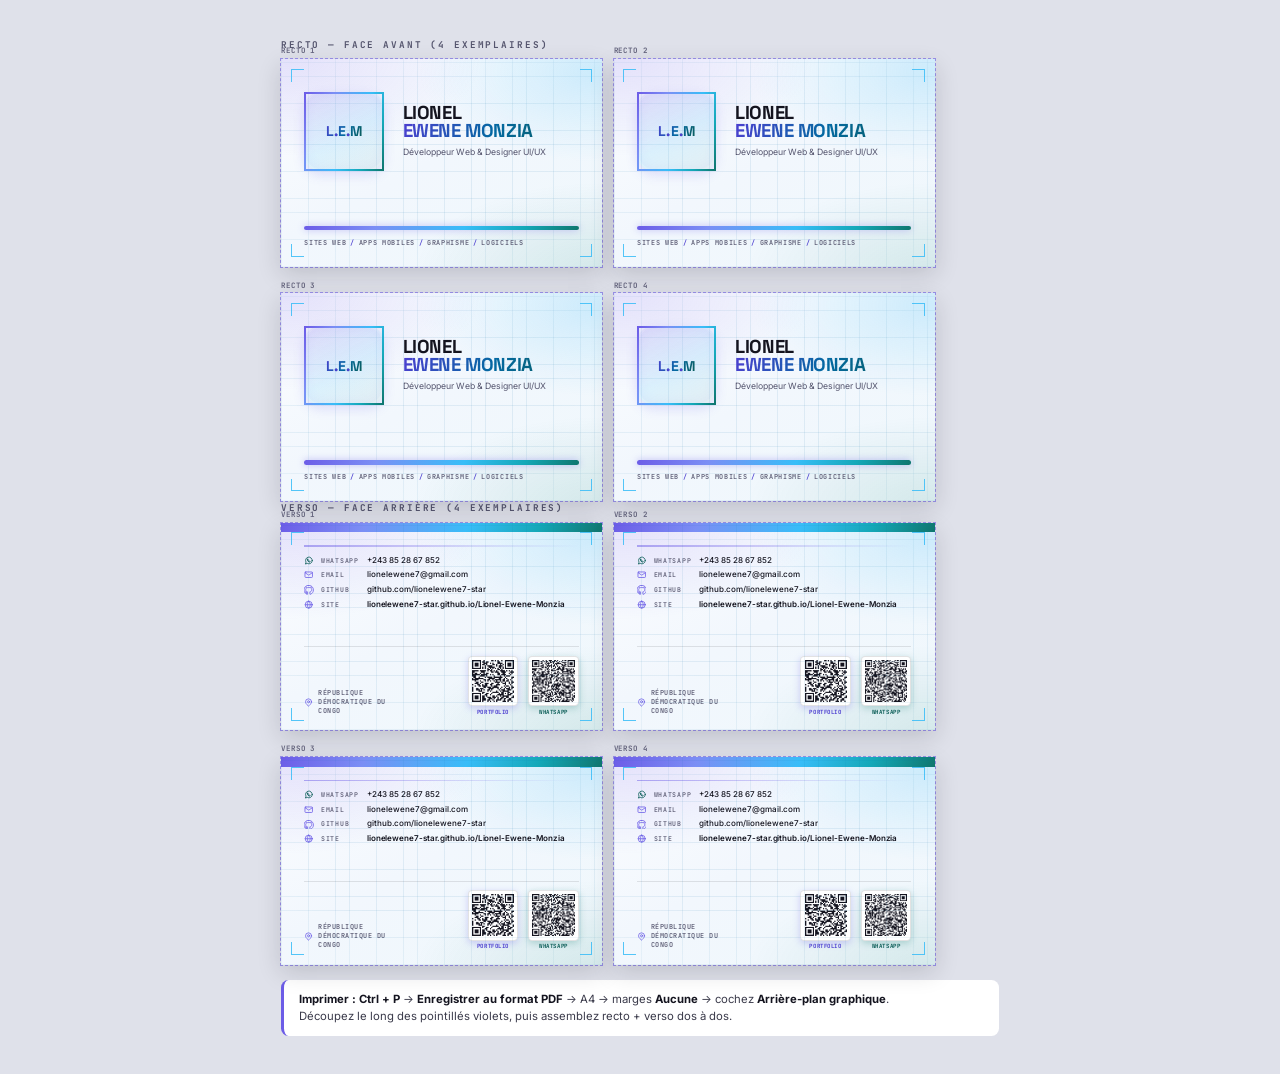
==== commit e2c57321: "Carte de visite : fond bleu clair, degrade lumineux avec bleu clair, contrastes WCAG AA corriges" ====
--- a/carte-visite/index.html
+++ b/carte-visite/index.html
@@ -10,28 +10,28 @@
 <style>
 
 @page { size: A4 portrait; margin: 10mm; }
-body { padding: 10mm; background: #14161f; }
+body { padding: 10mm; background: #dfe1ea; }
 .sheet { width: 190mm; margin: 0 auto; }
 .band-label {
   font-family: 'JetBrains Mono', monospace; font-size: 7pt; font-weight: 700;
-  letter-spacing: .2em; text-transform: uppercase; color: #9a9ac0;
+  letter-spacing: .2em; text-transform: uppercase; color: #55556e;
   margin: 0 0 2.2mm;
 }
 .band-label + .grid { margin-bottom: 7mm; }
 .grid { display: grid; grid-template-columns: repeat(2, 85mm); gap: 3mm; }
-.slot { position: relative; outline: .2mm dashed rgba(34,211,238,.5); }
+.slot { position: relative; outline: .2mm dashed rgba(108,92,231,.6); }
 .slot .tag {
   position: absolute; top: -1mm; left: 0; transform: translateY(-100%);
   font-family: 'JetBrains Mono', monospace; font-size: 5.6pt; font-weight: 700;
-  letter-spacing: .12em; text-transform: uppercase; color: #8a8aa8;
+  letter-spacing: .12em; text-transform: uppercase; color: #66667f;
 }
 .hint {
   margin-top: 4mm; padding: 3mm 4mm;
-  background: #1b1d2a; border-radius: 2mm;
-  border-left: .8mm solid #7c5cff;
-  font-size: 8.5pt; line-height: 1.5; color: #c6c6dc;
+  background: #fff; border-radius: 2mm;
+  border-left: .8mm solid #6c5ce7;
+  font-size: 8.5pt; line-height: 1.5; color: #3a3a4a;
 }
-.hint b { color: #fff; }
+.hint b { color: #14141f; }
 
 </style>
 </head>
@@ -321,8 +321,8 @@
   </div>
   <div class="hint">
     <b>Imprimer :</b> <b>Ctrl + P</b> → <b>Enregistrer au format PDF</b> → A4 → marges
-    <b>Aucune</b> → cochez <b>Arrière-plan graphique</b> (obligatoire, le fond est sombre).<br>
-    Découpez le long des pointillés cyan, puis assemblez recto + verso dos à dos.
+    <b>Aucune</b> → cochez <b>Arrière-plan graphique</b>.<br>
+    Découpez le long des pointillés violets, puis assemblez recto + verso dos à dos.
   </div>
 </main>
 </body>
--- a/carte-visite/card.css
+++ b/carte-visite/card.css
@@ -2,23 +2,30 @@
    Carte de visite — Lionel Ewene Monzia
    Format : 85 x 55 mm (norme française ISO 7810 / 3,5" x 2")
 
-   Style : futuriste — fond nuit, lueurs néon, grille technique,
-   cadre HUD. Palette dérivée du portfolio (#6c5ce7 / #0f766e)
-   éclaircie pour fonctionner sur fond sombre.
+   Style : futuriste sur fond clair — grille technique, repères HUD,
+   monogramme lumineux. Palette identique au portfolio
+   (#6c5ce7 / #0f766e) pour rester cohérent avec le site.
    ============================================================ */
 
 :root {
-  --void:   #07070f;
-  --deep:   #0d0b1e;
-  --ink:    #f2f3fa;   /* texte principal          */
-  --dim:    #a2a2c0;   /* texte secondaire         */
-  --faint:  #6b6b8c;   /* micro-libellés mono      */
-  --violet: #7c5cff;   /* néon violet              */
-  --violet-lt: #b9a6ff;
-  --cyan:   #22d3ee;   /* néon cyan                */
-  --line:   rgba(255, 255, 255, .10);
-
-  --neon: linear-gradient(115deg, var(--violet) 0%, #6d7bff 45%, var(--cyan) 100%);
+  --paper:  #f2f7fd;   /* fond bleuté très clair */
+  --ink:    #14141f;   /* texte principal        */
+  --dim:    #55556e;   /* texte secondaire       */
+  --faint:  #585870;   /* micro-libellés mono    */
+
+  --violet:   #6c5ce7;  /* accent du site                    */
+  --violet-ink: #4c3fd0;/* violet foncé, petit texte         */
+  --teal:     #0f766e;  /* accent 2 du site                  */
+  --teal-ink: #0a5c56;  /* vert-bleu foncé, petit texte      */
+  --sky:      #38bdf8;  /* bleu clair                         */
+  --sky-ink:  #0369a1;  /* bleu foncé, petit texte           */
+
+  --line: rgba(20, 20, 31, .11);
+
+  /* dégradé lumineux : barres, bandeaux, bordures */
+  --neon: linear-gradient(115deg, var(--violet) 0%, #7b8ef5 26%, var(--sky) 58%, #14a8b8 80%, var(--teal) 100%);
+  /* version assombrie : uniquement pour le texte, sinon illisible */
+  --ink-grad: linear-gradient(115deg, var(--violet-ink) 0%, var(--sky-ink) 52%, var(--teal-ink) 100%);
 
   --display: 'Space Grotesk', 'Segoe UI', system-ui, sans-serif;
   --body:    'Inter', 'Segoe UI', system-ui, -apple-system, sans-serif;
@@ -29,7 +36,7 @@
 
 body {
   margin: 0;
-  background: #14161f;
+  background: #dfe1ea;
   font-family: var(--body);
   -webkit-print-color-adjust: exact;
   print-color-adjust: exact;
@@ -47,12 +54,13 @@
   display: flex;
   flex-direction: column;
 
-  /* fond nuit + deux lueurs */
+  /* papier bleuté + trois halos : violet en haut, bleu clair en bas */
   background:
-    radial-gradient(115% 85% at 6% 2%,   rgba(124, 92, 255, .40), transparent 56%),
-    radial-gradient(105% 80% at 104% 102%, rgba(34, 211, 238, .28), transparent 58%),
-    linear-gradient(152deg, #0a0918 0%, #110f26 46%, #05161a 100%);
-  box-shadow: 0 2mm 6mm rgba(0, 0, 0, .5);
+    radial-gradient(110% 85% at 2% 0%,    rgba(108, 92, 231, .17), transparent 55%),
+    radial-gradient(95%  75% at 98% 6%,    rgba(56, 189, 248, .20), transparent 58%),
+    radial-gradient(105% 80% at 100% 104%, rgba(15, 118, 110, .13), transparent 56%),
+    linear-gradient(152deg, #fcfdff 0%, var(--paper) 48%, #eff8fc 100%);
+  box-shadow: 0 2mm 6mm rgba(20, 20, 31, .16);
 }
 
 /* grille technique */
@@ -61,10 +69,10 @@
   position: absolute;
   inset: 0;
   background:
-    repeating-linear-gradient(0deg,  rgba(255, 255, 255, .028) 0 .16mm, transparent .16mm 3.6mm),
-    repeating-linear-gradient(90deg, rgba(255, 255, 255, .028) 0 .16mm, transparent .16mm 3.6mm);
-  -webkit-mask-image: radial-gradient(120% 100% at 50% 50%, #000 35%, transparent 100%);
-          mask-image: radial-gradient(120% 100% at 50% 50%, #000 35%, transparent 100%);
+    repeating-linear-gradient(0deg,  rgba(3, 105, 161, .085) 0 .16mm, transparent .16mm 3.6mm),
+    repeating-linear-gradient(90deg, rgba(3, 105, 161, .085) 0 .16mm, transparent .16mm 3.6mm);
+  -webkit-mask-image: radial-gradient(120% 100% at 50% 50%, #000 30%, transparent 100%);
+          mask-image: radial-gradient(120% 100% at 50% 50%, #000 30%, transparent 100%);
   pointer-events: none;
 }
 
@@ -74,8 +82,8 @@
 .hud b {
   position: absolute;
   width: 3.4mm; height: 3.4mm;
-  border: .3mm solid var(--cyan);
-  opacity: .5;
+  border: .3mm solid var(--sky);
+  opacity: .85;
 }
 .hud b:nth-child(1) { top: 0;    left: 0;    border-right: 0; border-bottom: 0; }
 .hud b:nth-child(2) { top: 0;    right: 0;   border-left: 0;  border-bottom: 0; }
@@ -90,7 +98,7 @@
   font-weight: 500;
   letter-spacing: .18em;
   text-transform: uppercase;
-  color: var(--cyan);
+  color: var(--teal-ink);
   margin: 0;
 }
 
@@ -102,8 +110,8 @@
 .recto-tag::after {
   content: '';
   flex: 1;
-  height: .3mm;
-  background: linear-gradient(90deg, rgba(34, 211, 238, .55), transparent);
+  height: .35mm;
+  background: linear-gradient(90deg, rgba(15, 118, 110, .5), transparent);
 }
 
 .identity {
@@ -122,23 +130,23 @@
   border-image: var(--neon) 1;
   border-radius: 4.4mm;
   background:
-    radial-gradient(90% 90% at 30% 20%, rgba(124, 92, 255, .30), rgba(34, 211, 238, .10) 70%);
+    linear-gradient(150deg, rgba(108, 92, 231, .11), rgba(56, 189, 248, .14) 55%, rgba(15, 118, 110, .07));
   display: flex;
   align-items: center;
   justify-content: center;
-  box-shadow: 0 0 4mm rgba(124, 92, 255, .35), inset 0 0 3mm rgba(34, 211, 238, .18);
+  box-shadow: 0 1mm 3mm rgba(108, 92, 231, .18), inset 0 0 3mm rgba(108, 92, 231, .06);
 }
 .mark span {
   font-family: var(--display);
   font-weight: 700;
   font-size: 10.6pt;
   letter-spacing: .01em;
-  background: linear-gradient(115deg, #ffffff, #cbc0ff 52%, #93f0ff);
+  background: var(--ink-grad);
   -webkit-background-clip: text;
           background-clip: text;
   color: transparent;
 }
-.mark span i { font-style: normal; color: var(--cyan); }
+.mark span i { font-style: normal; -webkit-text-fill-color: var(--violet-ink); color: var(--violet-ink); }
 
 .text { flex: 1; min-width: 0; }
 
@@ -153,7 +161,7 @@
 }
 .name .last {
   display: block;
-  background: var(--neon);
+  background: var(--ink-grad);
   -webkit-background-clip: text;
           background-clip: text;
   color: transparent;
@@ -169,7 +177,12 @@
 
 .recto-foot { position: relative; margin-top: auto; padding-top: 2.6mm; }
 
-.bar { height: 1.2mm; border-radius: 1mm; background: var(--neon); box-shadow: 0 0 2.6mm rgba(124, 92, 255, .55); }
+.bar {
+  height: 1.2mm;
+  border-radius: 1mm;
+  background: var(--neon);
+  box-shadow: 0 0 2mm rgba(108, 92, 231, .4);
+}
 
 .services {
   margin: 1.9mm 0 0;
@@ -181,7 +194,7 @@
   color: var(--dim);
   white-space: nowrap;
 }
-.services span { color: var(--cyan); opacity: .8; margin: 0 1mm; }
+.services span { color: var(--violet-ink); margin: 0 1mm; }
 
 /* ---------------- VERSO ---------------- */
 
@@ -191,7 +204,6 @@
   height: 2.6mm;
   flex: 0 0 auto;
   background: var(--neon);
-  box-shadow: 0 0 3mm rgba(34, 211, 238, .5);
 }
 
 .verso-body {
@@ -206,10 +218,10 @@
 .verso-head::after {
   content: '';
   flex: 1;
-  height: .3mm;
-  background: linear-gradient(90deg, rgba(124, 92, 255, .55), transparent);
-}
-.verso-head .tag { color: var(--violet-lt); }
+  height: .35mm;
+  background: linear-gradient(90deg, rgba(108, 92, 231, .5), transparent);
+}
+.verso-head .tag { color: var(--violet-ink); }
 
 .contact { display: flex; flex-direction: column; gap: 1.35mm; }
 
@@ -225,9 +237,9 @@
 .row .ic {
   width: 2.5mm; height: 2.5mm;
   flex: 0 0 auto;
-  color: var(--violet-lt);
-}
-.row.wa .ic { color: var(--cyan); }
+  color: var(--violet);
+}
+.row.wa .ic { color: var(--teal-ink); }
 .row .k {
   font-family: var(--mono);
   font-weight: 500;
@@ -264,7 +276,7 @@
   line-height: 1.3;
   max-width: 22mm;
 }
-.place .ic { width: 2.4mm; height: 2.4mm; color: var(--violet-lt); flex: 0 0 auto; }
+.place .ic { width: 2.4mm; height: 2.4mm; color: var(--violet); flex: 0 0 auto; }
 
 .qrset { display: flex; gap: 2.6mm; }
 
@@ -276,11 +288,11 @@
   background: #fff;              /* indispensable pour que le scanner lise le QR */
   padding: .6mm;
   border-radius: 1.1mm;
-  border: .3mm solid rgba(255, 255, 255, .18);
-  box-shadow: 0 0 3mm rgba(0, 0, 0, .45);
-}
-.qritem.portfolio img { box-shadow: 0 0 3mm rgba(124, 92, 255, .45); }
-.qritem.whatsapp  img { box-shadow: 0 0 3mm rgba(34, 211, 238, .40); }
+  border: .3mm solid rgba(20, 20, 31, .12);
+  box-shadow: 0 .6mm 2mm rgba(20, 20, 31, .1);
+}
+.qritem.portfolio img { box-shadow: 0 .6mm 2mm rgba(108, 92, 231, .28); }
+.qritem.whatsapp  img { box-shadow: 0 .6mm 2mm rgba(15, 118, 110, .26); }
 
 .qritem .cap {
   font-family: var(--mono);
@@ -291,8 +303,8 @@
   line-height: 1;
   white-space: nowrap;
 }
-.qritem.portfolio .cap { color: var(--violet-lt); }
-.qritem.whatsapp  .cap { color: var(--cyan); }
+.qritem.portfolio .cap { color: var(--violet-ink); }
+.qritem.whatsapp  .cap { color: var(--teal-ink); }
 
 /* ---------------- Icônes ---------------- */
 .ic path, .ic circle, .ic rect { fill: none; stroke: currentColor; stroke-width: 2; stroke-linecap: round; stroke-linejoin: round; }
